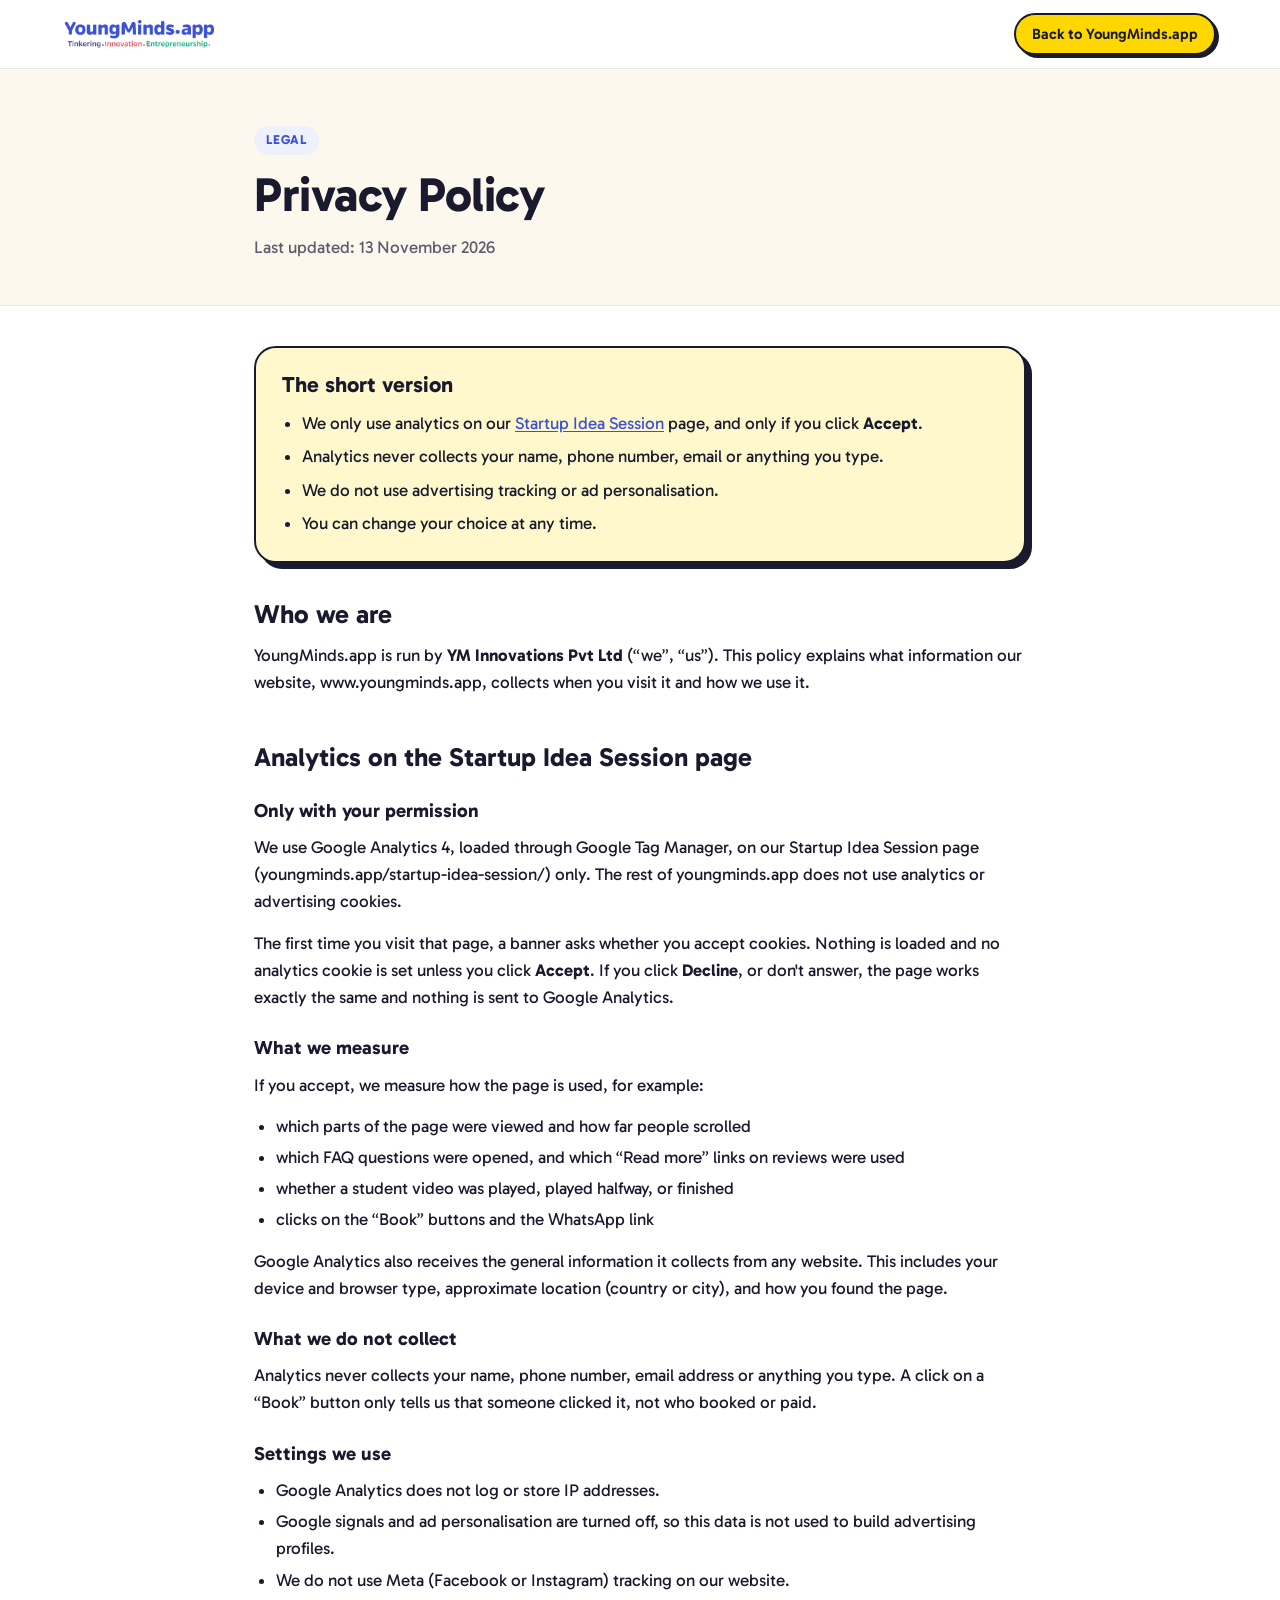
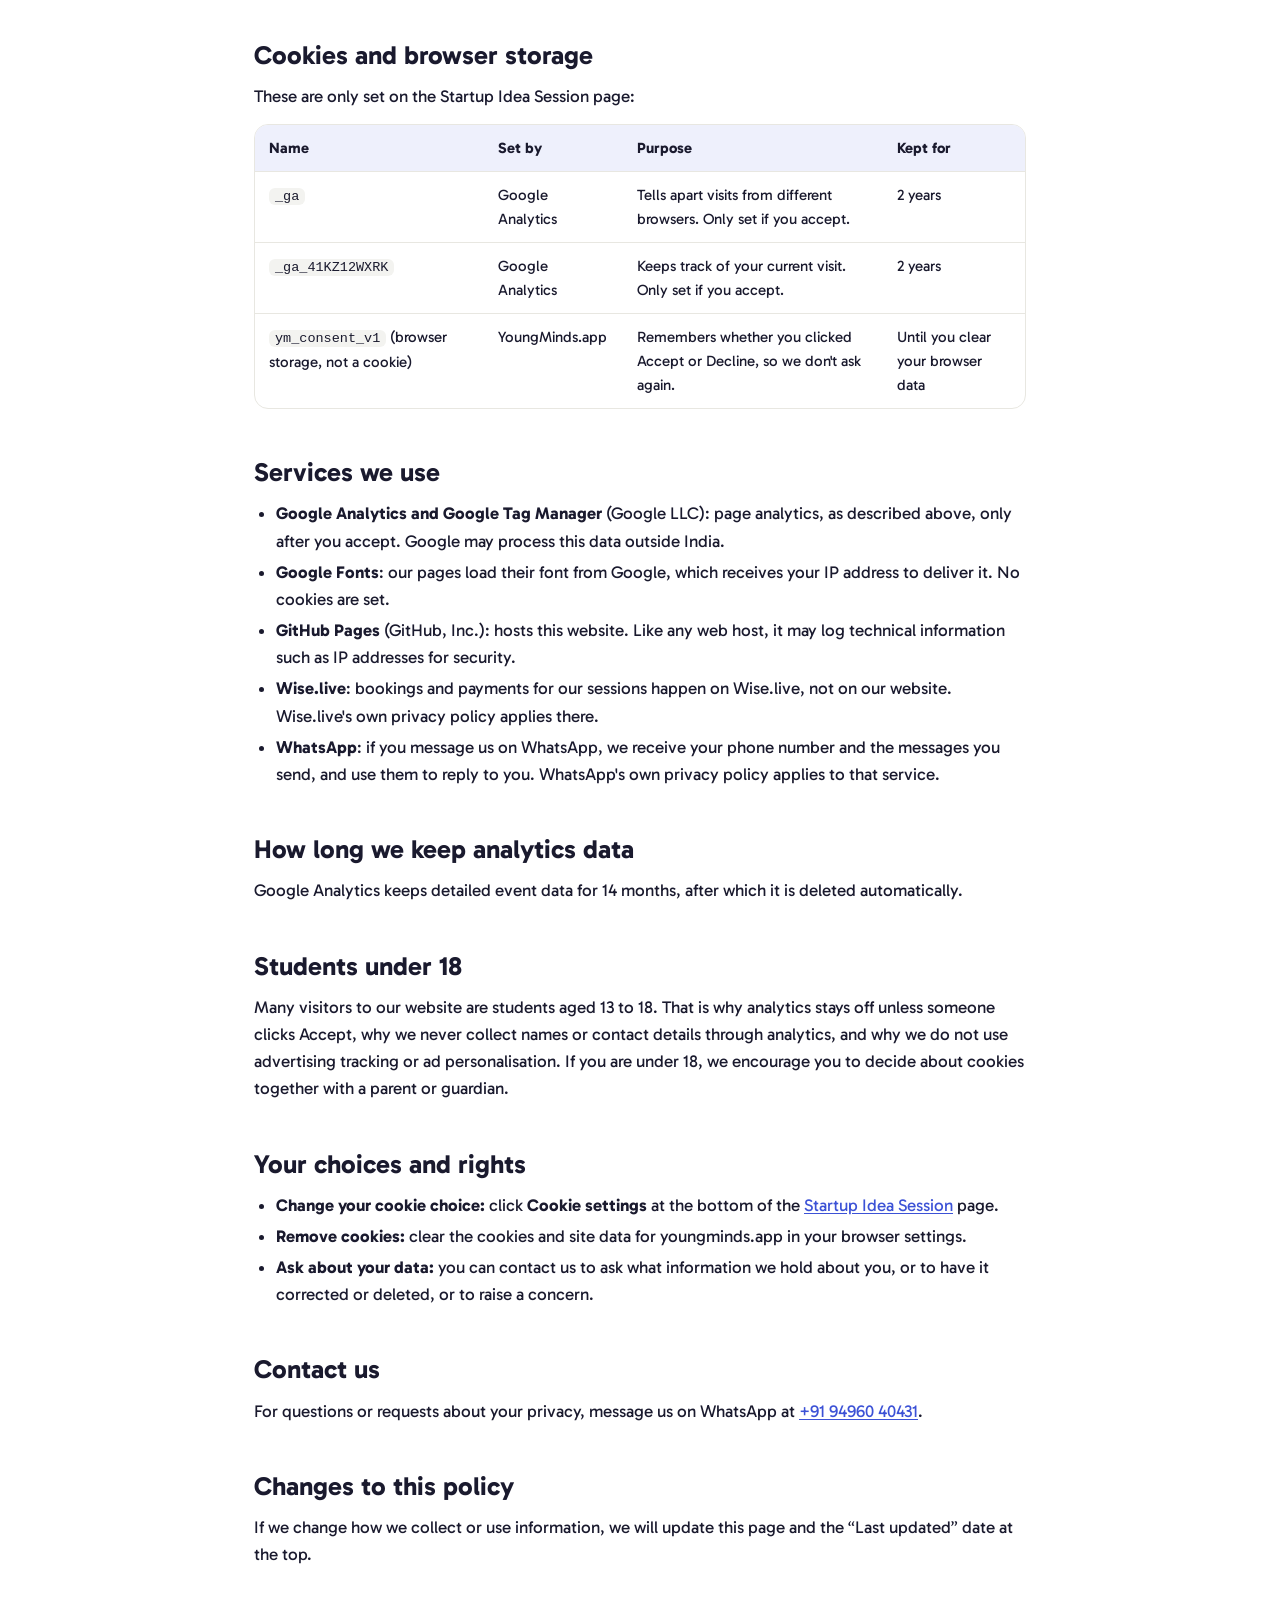
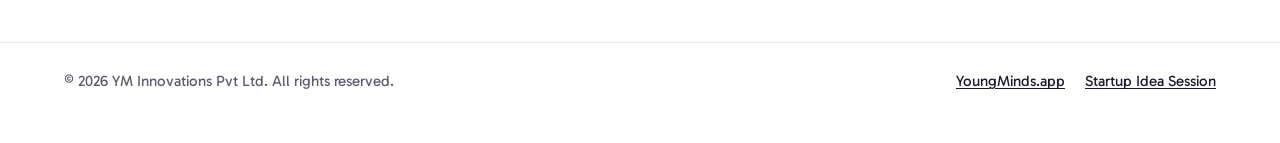
==== privacy-policy/index.html @ 3b3cf2b7 "Add privacy policy page and link it from the site - New /privacy-policy/ page describing the live an" ====
<!doctype html>
<html lang="en-IN">
<head>
  <meta charset="UTF-8" />
  <meta name="viewport" content="width=device-width, initial-scale=1, viewport-fit=cover" />
  <title>Privacy Policy | YoungMinds.app</title>
  <meta name="description" content="How YoungMinds.app uses analytics and cookies, what we do not collect, and the choices you have." />
  <link rel="canonical" href="https://www.youngminds.app/privacy-policy/" />
  <meta name="theme-color" content="#3C52D6" />
  <link rel="icon" type="image/png" href="/images/fav.png" />
  <link rel="preconnect" href="https://fonts.googleapis.com" />
  <link rel="preconnect" href="https://fonts.gstatic.com" crossorigin />
  <link rel="stylesheet" href="https://fonts.googleapis.com/css2?family=Gabarito:wght@400;500;600;700;800&display=swap" />
  <!--
    MAINTAINERS — keep this page true to the live setup:
    • Data retention below says 14 months: it must match GA4 → Admin → Data collection → Data retention.
    • If Meta Pixel (or any other tracker) is switched on in GTM, update "Services we use", the cookie
      table and the "We do not use Meta" line BEFORE publishing that GTM version.
    • Have the "Students under 18" section reviewed against the DPDP Act 2023 and its Rules.
  -->
  <style>
    :root {
      --blue: #3C52D6; --blue-soft: #eef0fc; --yellow: #FED700; --yellow-soft: #fff8cc;
      --ink: #1a1a2e; --gray: #5d5d6e; --line: #e8e7e1; --cream: #fdf8ee; --white: #fff;
      --font: "Gabarito", system-ui, -apple-system, "Segoe UI", Roboto, sans-serif;
    }
    *, *::before, *::after { box-sizing: border-box; }
    html { -webkit-text-size-adjust: 100%; scroll-padding-top: 88px; }
    body { margin: 0; font-family: var(--font); color: var(--ink); background: var(--white); line-height: 1.6; font-size: 17px; -webkit-font-smoothing: antialiased; }
    a { color: var(--blue); text-underline-offset: 2px; }
    img { max-width: 100%; height: auto; display: block; }
    :focus-visible { outline: 3px solid var(--blue); outline-offset: 3px; border-radius: 6px; }
    .skip-link { position: absolute; left: -999px; top: 8px; z-index: 10; background: var(--ink); color: #fff; padding: 10px 16px; border-radius: 8px; }
    .skip-link:focus { left: 12px; }
    .container { width: 100%; max-width: 820px; margin: 0 auto; padding: 0 24px; }

    .site-header { position: sticky; top: 0; z-index: 5; background: rgba(255,255,255,.94); backdrop-filter: blur(8px); border-bottom: 1px solid var(--line); }
    .site-header .container { max-width: 1200px; display: flex; align-items: center; justify-content: space-between; height: 68px; gap: 16px; }
    .site-header img { width: 150px; }
    .back { font-weight: 600; font-size: 15px; color: var(--ink); text-decoration: none; border: 2px solid var(--ink); border-radius: 999px; padding: 7px 16px; box-shadow: 3px 3px 0 var(--ink); background: var(--yellow); white-space: nowrap; }
    .back:hover { transform: translate(-1px,-1px); box-shadow: 4px 4px 0 var(--ink); }

    .hero { background: var(--cream); border-bottom: 1px solid var(--line); padding: 56px 0 44px; }
    .eyebrow { display: inline-block; font-weight: 700; font-size: 13px; letter-spacing: .08em; text-transform: uppercase; color: var(--blue); background: var(--blue-soft); border-radius: 999px; padding: 4px 12px; margin-bottom: 14px; }
    h1 { font-size: clamp(34px, 6vw, 48px); line-height: 1.1; margin: 0 0 12px; letter-spacing: -.01em; }
    .updated { color: var(--gray); margin: 0; }

    .summary { margin: 40px 0 8px; border: 2px solid var(--ink); border-radius: 22px; box-shadow: 6px 6px 0 var(--ink); background: var(--yellow-soft); padding: 24px 26px; }
    .summary h2 { margin-top: 0; font-size: 22px; }
    .summary ul { margin: 0; padding-left: 20px; }
    .summary li + li { margin-top: 6px; }

    main section { padding: 28px 0 4px; }
    h2 { font-size: 26px; line-height: 1.2; margin: 0 0 12px; }
    h3 { font-size: 19px; margin: 22px 0 8px; }
    p { margin: 0 0 14px; }
    ul { margin: 0 0 14px; padding-left: 22px; }
    li + li { margin-top: 4px; }

    .table-wrap { overflow-x: auto; margin: 8px 0 16px; border: 1px solid var(--line); border-radius: 14px; }
    table { width: 100%; border-collapse: collapse; font-size: 15px; min-width: 560px; }
    th, td { text-align: left; padding: 11px 14px; border-bottom: 1px solid var(--line); vertical-align: top; }
    th { background: var(--blue-soft); font-weight: 700; }
    tr:last-child td { border-bottom: 0; }
    code { font-family: ui-monospace, SFMono-Regular, Consolas, monospace; font-size: .9em; background: #f3f3f0; padding: 1px 6px; border-radius: 6px; }

    .site-footer { margin-top: 56px; border-top: 1px solid var(--line); padding: 26px 0 36px; color: var(--gray); font-size: 15px; }
    .site-footer .container { max-width: 1200px; display: flex; flex-wrap: wrap; gap: 10px 24px; justify-content: space-between; }
    .site-footer nav { display: flex; flex-wrap: wrap; gap: 8px 20px; }
    .site-footer a { color: var(--ink); }

    @media (max-width: 560px) {
      body { font-size: 16px; }
      .container { padding: 0 16px; }
      .site-header img { width: 124px; }
      .back { font-size: 14px; padding: 6px 12px; }
      .hero { padding: 40px 0 32px; }
      .summary { padding: 20px 18px; box-shadow: 4px 4px 0 var(--ink); }
      h2 { font-size: 23px; }
    }
  </style>
</head>
<body>
  <a class="skip-link" href="#main">Skip to content</a>

  <header class="site-header">
    <div class="container">
      <a href="/" aria-label="YoungMinds.app home"><img src="/startup-idea-session/images/logo.png" alt="YoungMinds.app" width="454" height="82" /></a>
      <a class="back" href="/">Back to YoungMinds.app</a>
    </div>
  </header>

  <div class="hero">
    <div class="container">
      <span class="eyebrow">Legal</span>
      <h1>Privacy Policy</h1>
      <p class="updated">Last updated: 13 November 2026</p>
    </div>
  </div>

  <main id="main" class="container">
    <div class="summary">
      <h2>The short version</h2>
      <ul>
        <li>We only use analytics on our <a href="/startup-idea-session/">Startup Idea Session</a> page, and only if you click <strong>Accept</strong>.</li>
        <li>Analytics never collects your name, phone number, email or anything you type.</li>
        <li>We do not use advertising tracking or ad personalisation.</li>
        <li>You can change your choice at any time.</li>
      </ul>
    </div>

    <section aria-labelledby="who">
      <h2 id="who">Who we are</h2>
      <p>YoungMinds.app is run by <strong>YM Innovations Pvt Ltd</strong> (“we”, “us”). This policy explains what information our website, www.youngminds.app, collects when you visit it and how we use it.</p>
    </section>

    <section aria-labelledby="analytics">
      <h2 id="analytics">Analytics on the Startup Idea Session page</h2>
      <h3>Only with your permission</h3>
      <p>We use Google Analytics 4, loaded through Google Tag Manager, on our Startup Idea Session page (youngminds.app/startup-idea-session/) only. The rest of youngminds.app does not use analytics or advertising cookies.</p>
      <p>The first time you visit that page, a banner asks whether you accept cookies. Nothing is loaded and no analytics cookie is set unless you click <strong>Accept</strong>. If you click <strong>Decline</strong>, or don't answer, the page works exactly the same and nothing is sent to Google Analytics.</p>

      <h3>What we measure</h3>
      <p>If you accept, we measure how the page is used, for example:</p>
      <ul>
        <li>which parts of the page were viewed and how far people scrolled</li>
        <li>which FAQ questions were opened, and which “Read more” links on reviews were used</li>
        <li>whether a student video was played, played halfway, or finished</li>
        <li>clicks on the “Book” buttons and the WhatsApp link</li>
      </ul>
      <p>Google Analytics also receives the general information it collects from any website. This includes your device and browser type, approximate location (country or city), and how you found the page.</p>

      <h3>What we do not collect</h3>
      <p>Analytics never collects your name, phone number, email address or anything you type. A click on a “Book” button only tells us that someone clicked it, not who booked or paid.</p>

      <h3>Settings we use</h3>
      <ul>
        <li>Google Analytics does not log or store IP addresses.</li>
        <li>Google signals and ad personalisation are turned off, so this data is not used to build advertising profiles.</li>
        <li>We do not use Meta (Facebook or Instagram) tracking on our website.</li>
      </ul>
    </section>

    <section aria-labelledby="cookies">
      <h2 id="cookies">Cookies and browser storage</h2>
      <p>These are only set on the Startup Idea Session page:</p>
      <div class="table-wrap">
        <table>
          <thead>
            <tr><th scope="col">Name</th><th scope="col">Set by</th><th scope="col">Purpose</th><th scope="col">Kept for</th></tr>
          </thead>
          <tbody>
            <tr><td><code>_ga</code></td><td>Google Analytics</td><td>Tells apart visits from different browsers. Only set if you accept.</td><td>2 years</td></tr>
            <tr><td><code>_ga_41KZ12WXRK</code></td><td>Google Analytics</td><td>Keeps track of your current visit. Only set if you accept.</td><td>2 years</td></tr>
            <tr><td><code>ym_consent_v1</code> (browser storage, not a cookie)</td><td>YoungMinds.app</td><td>Remembers whether you clicked Accept or Decline, so we don't ask again.</td><td>Until you clear your browser data</td></tr>
          </tbody>
        </table>
      </div>
    </section>

    <section aria-labelledby="services">
      <h2 id="services">Services we use</h2>
      <ul>
        <li><strong>Google Analytics and Google Tag Manager</strong> (Google LLC): page analytics, as described above, only after you accept. Google may process this data outside India.</li>
        <li><strong>Google Fonts</strong>: our pages load their font from Google, which receives your IP address to deliver it. No cookies are set.</li>
        <li><strong>GitHub Pages</strong> (GitHub, Inc.): hosts this website. Like any web host, it may log technical information such as IP addresses for security.</li>
        <li><strong>Wise.live</strong>: bookings and payments for our sessions happen on Wise.live, not on our website. Wise.live's own privacy policy applies there.</li>
        <li><strong>WhatsApp</strong>: if you message us on WhatsApp, we receive your phone number and the messages you send, and use them to reply to you. WhatsApp's own privacy policy applies to that service.</li>
      </ul>
    </section>

    <section aria-labelledby="retention">
      <h2 id="retention">How long we keep analytics data</h2>
      <p>Google Analytics keeps detailed event data for 14 months, after which it is deleted automatically.</p>
    </section>

    <section aria-labelledby="students">
      <h2 id="students">Students under 18</h2>
      <p>Many visitors to our website are students aged 13 to 18. That is why analytics stays off unless someone clicks Accept, why we never collect names or contact details through analytics, and why we do not use advertising tracking or ad personalisation. If you are under 18, we encourage you to decide about cookies together with a parent or guardian.</p>
    </section>

    <section aria-labelledby="choices">
      <h2 id="choices">Your choices and rights</h2>
      <ul>
        <li><strong>Change your cookie choice:</strong> click <strong>Cookie settings</strong> at the bottom of the <a href="/startup-idea-session/">Startup Idea Session</a> page.</li>
        <li><strong>Remove cookies:</strong> clear the cookies and site data for youngminds.app in your browser settings.</li>
        <li><strong>Ask about your data:</strong> you can contact us to ask what information we hold about you, or to have it corrected or deleted, or to raise a concern.</li>
      </ul>
    </section>

    <section aria-labelledby="contact">
      <h2 id="contact">Contact us</h2>
      <p>For questions or requests about your privacy, message us on WhatsApp at <a href="https://wa.me/919496040431" target="_blank" rel="noopener">+91 94960 40431</a>.</p>
    </section>

    <section aria-labelledby="changes">
      <h2 id="changes">Changes to this policy</h2>
      <p>If we change how we collect or use information, we will update this page and the “Last updated” date at the top.</p>
    </section>
  </main>

  <footer class="site-footer">
    <div class="container">
      <p>© 2026 YM Innovations Pvt Ltd. All rights reserved.</p>
      <nav aria-label="Footer">
        <a href="/">YoungMinds.app</a>
        <a href="/startup-idea-session/">Startup Idea Session</a>
      </nav>
    </div>
  </footer>
</body>
</html>
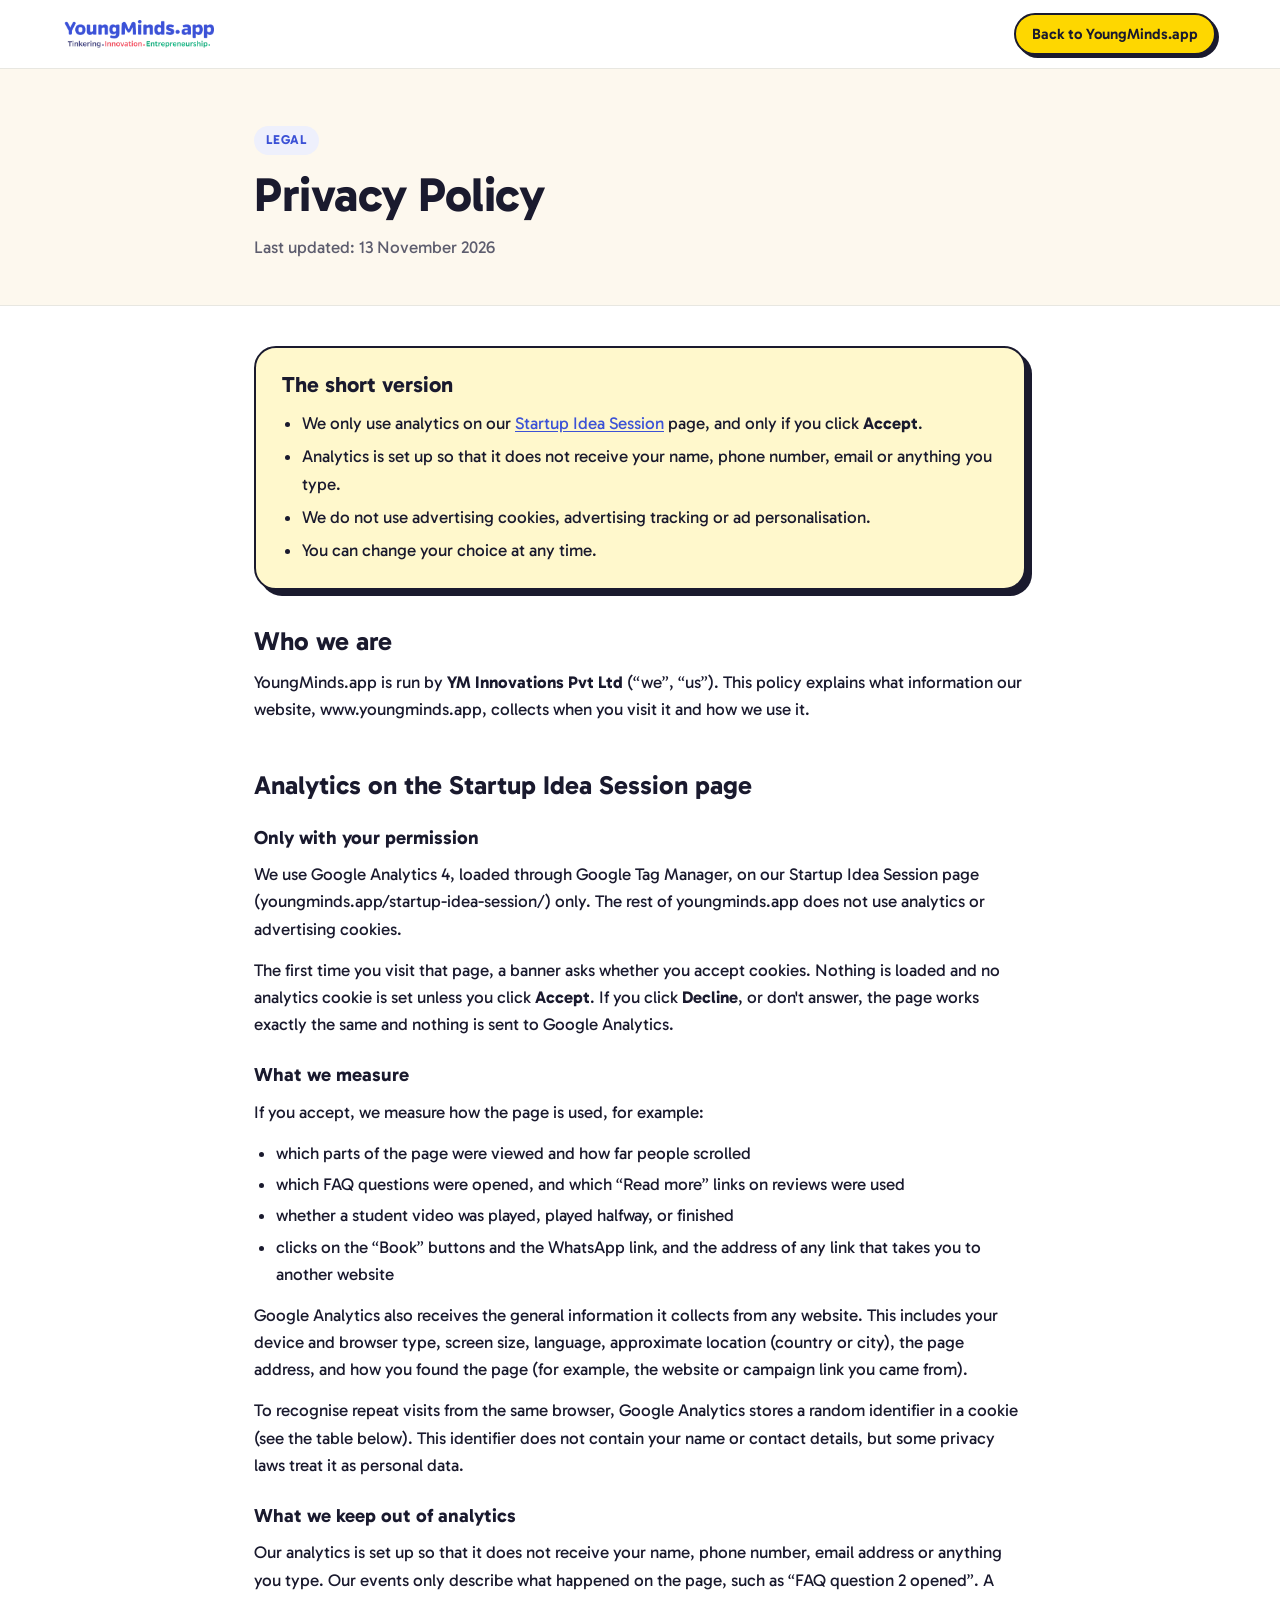
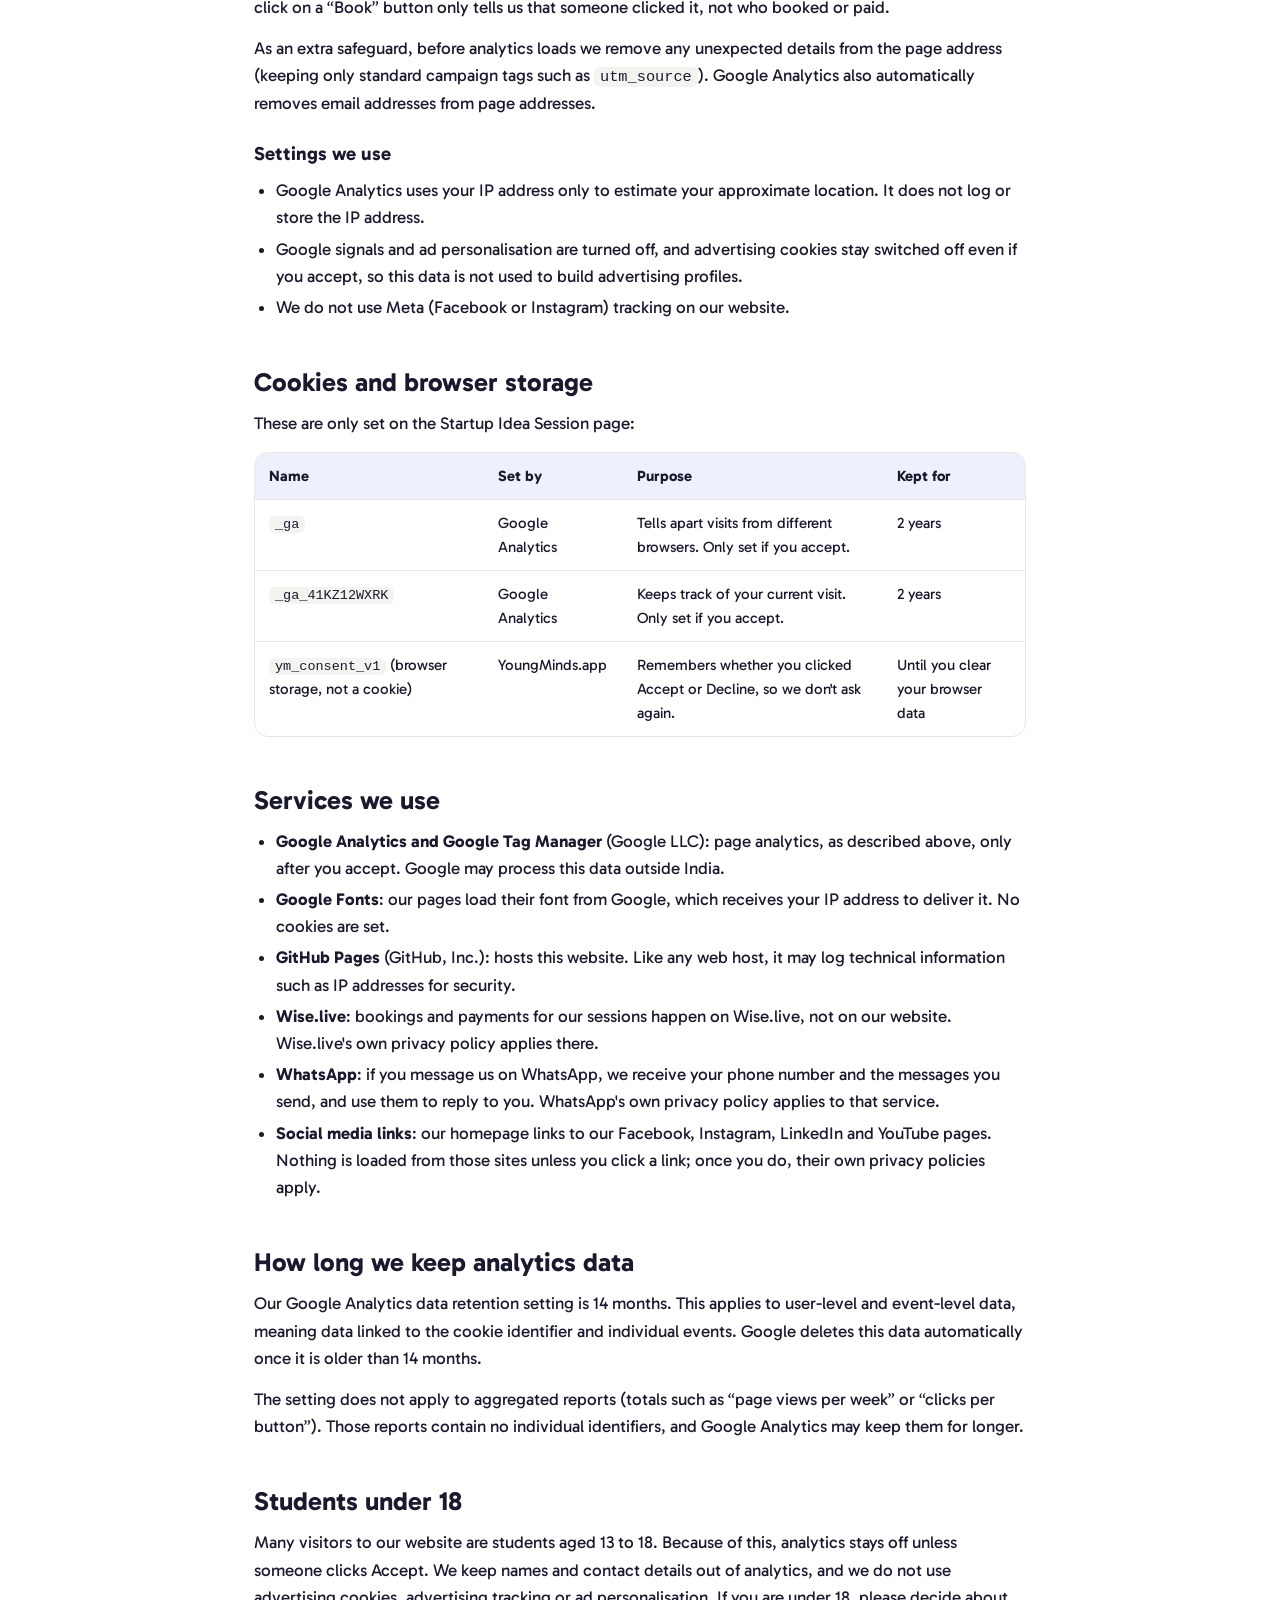
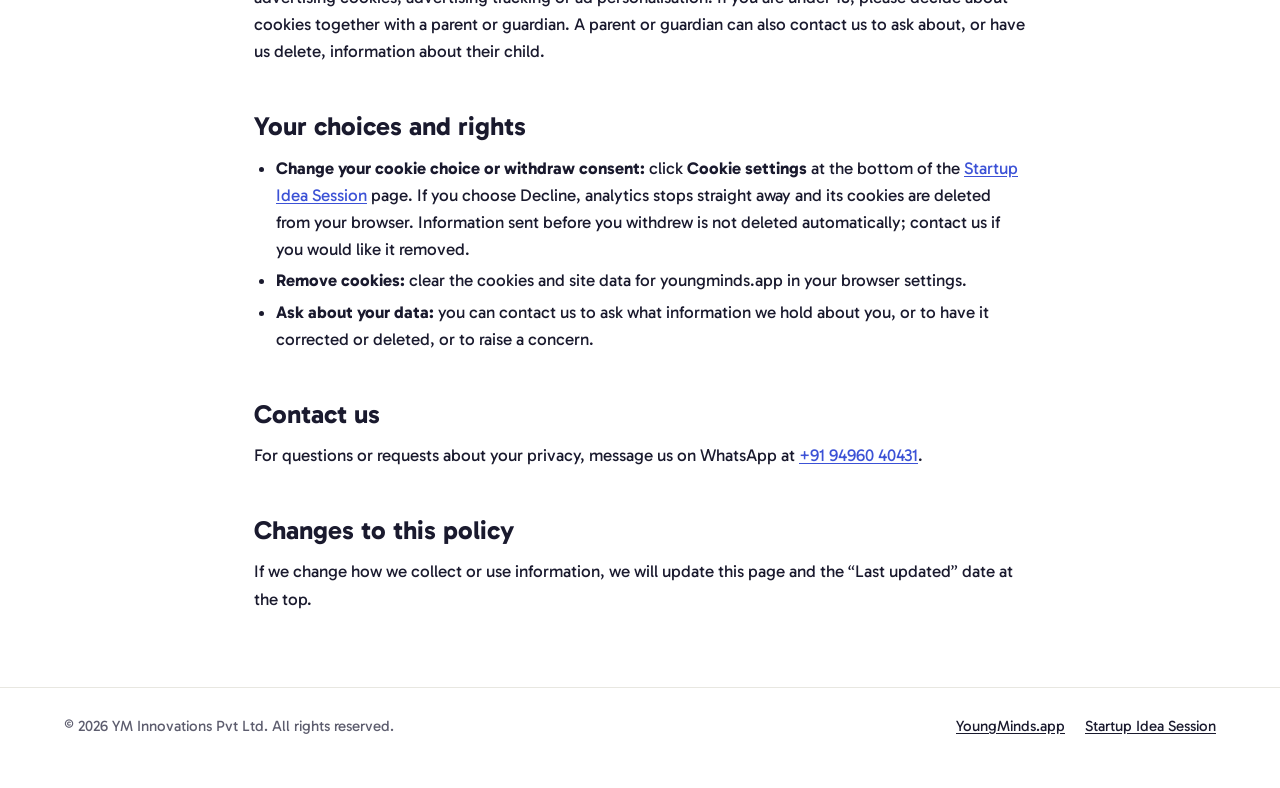
==== commit 3450b464: "Tighten privacy: strip URL details, full withdrawal, analytics-only consent; clarify policy analytic" ====
--- a/privacy-policy/index.html
+++ b/privacy-policy/index.html
@@ -7,7 +7,7 @@
   <meta name="description" content="How YoungMinds.app uses analytics and cookies, what we do not collect, and the choices you have." />
   <link rel="canonical" href="https://www.youngminds.app/privacy-policy/" />
   <meta name="theme-color" content="#3C52D6" />
-  <link rel="icon" type="image/png" href="/images/fav.png" />
+  <link rel="icon" type="image/png" href="../images/fav.png" />
   <link rel="preconnect" href="https://fonts.googleapis.com" />
   <link rel="preconnect" href="https://fonts.gstatic.com" crossorigin />
   <link rel="stylesheet" href="https://fonts.googleapis.com/css2?family=Gabarito:wght@400;500;600;700;800&display=swap" />
@@ -85,8 +85,8 @@
 
   <header class="site-header">
     <div class="container">
-      <a href="/" aria-label="YoungMinds.app home"><img src="/startup-idea-session/images/logo.png" alt="YoungMinds.app" width="454" height="82" /></a>
-      <a class="back" href="/">Back to YoungMinds.app</a>
+      <a href="../" aria-label="YoungMinds.app home"><img src="../images/logo.png" alt="YoungMinds.app" width="454" height="82" /></a>
+      <a class="back" href="../">Back to YoungMinds.app</a>
     </div>
   </header>
 
@@ -102,9 +102,9 @@
     <div class="summary">
       <h2>The short version</h2>
       <ul>
-        <li>We only use analytics on our <a href="/startup-idea-session/">Startup Idea Session</a> page, and only if you click <strong>Accept</strong>.</li>
-        <li>Analytics never collects your name, phone number, email or anything you type.</li>
-        <li>We do not use advertising tracking or ad personalisation.</li>
+        <li>We only use analytics on our <a href="../startup-idea-session/">Startup Idea Session</a> page, and only if you click <strong>Accept</strong>.</li>
+        <li>Analytics is set up so that it does not receive your name, phone number, email or anything you type.</li>
+        <li>We do not use advertising cookies, advertising tracking or ad personalisation.</li>
         <li>You can change your choice at any time.</li>
       </ul>
     </div>
@@ -126,17 +126,19 @@
         <li>which parts of the page were viewed and how far people scrolled</li>
         <li>which FAQ questions were opened, and which “Read more” links on reviews were used</li>
         <li>whether a student video was played, played halfway, or finished</li>
-        <li>clicks on the “Book” buttons and the WhatsApp link</li>
-      </ul>
-      <p>Google Analytics also receives the general information it collects from any website. This includes your device and browser type, approximate location (country or city), and how you found the page.</p>
-
-      <h3>What we do not collect</h3>
-      <p>Analytics never collects your name, phone number, email address or anything you type. A click on a “Book” button only tells us that someone clicked it, not who booked or paid.</p>
+        <li>clicks on the “Book” buttons and the WhatsApp link, and the address of any link that takes you to another website</li>
+      </ul>
+      <p>Google Analytics also receives the general information it collects from any website. This includes your device and browser type, screen size, language, approximate location (country or city), the page address, and how you found the page (for example, the website or campaign link you came from).</p>
+      <p>To recognise repeat visits from the same browser, Google Analytics stores a random identifier in a cookie (see the table below). This identifier does not contain your name or contact details, but some privacy laws treat it as personal data.</p>
+
+      <h3>What we keep out of analytics</h3>
+      <p>Our analytics is set up so that it does not receive your name, phone number, email address or anything you type. Our events only describe what happened on the page, such as “FAQ question 2 opened”. A click on a “Book” button only tells us that someone clicked it, not who booked or paid.</p>
+      <p>As an extra safeguard, before analytics loads we remove any unexpected details from the page address (keeping only standard campaign tags such as <code>utm_source</code>). Google Analytics also automatically removes email addresses from page addresses.</p>
 
       <h3>Settings we use</h3>
       <ul>
-        <li>Google Analytics does not log or store IP addresses.</li>
-        <li>Google signals and ad personalisation are turned off, so this data is not used to build advertising profiles.</li>
+        <li>Google Analytics uses your IP address only to estimate your approximate location. It does not log or store the IP address.</li>
+        <li>Google signals and ad personalisation are turned off, and advertising cookies stay switched off even if you accept, so this data is not used to build advertising profiles.</li>
         <li>We do not use Meta (Facebook or Instagram) tracking on our website.</li>
       </ul>
     </section>
@@ -166,23 +168,32 @@
         <li><strong>GitHub Pages</strong> (GitHub, Inc.): hosts this website. Like any web host, it may log technical information such as IP addresses for security.</li>
         <li><strong>Wise.live</strong>: bookings and payments for our sessions happen on Wise.live, not on our website. Wise.live's own privacy policy applies there.</li>
         <li><strong>WhatsApp</strong>: if you message us on WhatsApp, we receive your phone number and the messages you send, and use them to reply to you. WhatsApp's own privacy policy applies to that service.</li>
+        <li><strong>Social media links</strong>: our homepage links to our Facebook, Instagram, LinkedIn and YouTube pages. Nothing is loaded from those sites unless you click a link; once you do, their own privacy policies apply.</li>
       </ul>
     </section>
 
     <section aria-labelledby="retention">
       <h2 id="retention">How long we keep analytics data</h2>
-      <p>Google Analytics keeps detailed event data for 14 months, after which it is deleted automatically.</p>
+      <p>Our Google Analytics data retention setting is 14 months. This applies to user-level and event-level data, meaning data linked to the cookie identifier and individual events. Google deletes this data automatically once it is older than 14 months.</p>
+      <p>The setting does not apply to aggregated reports (totals such as “page views per week” or “clicks per button”). Those reports contain no individual identifiers, and Google Analytics may keep them for longer.</p>
     </section>
 
     <section aria-labelledby="students">
       <h2 id="students">Students under 18</h2>
-      <p>Many visitors to our website are students aged 13 to 18. That is why analytics stays off unless someone clicks Accept, why we never collect names or contact details through analytics, and why we do not use advertising tracking or ad personalisation. If you are under 18, we encourage you to decide about cookies together with a parent or guardian.</p>
+      <!-- LEGAL REVIEW REQUIRED before publishing. Under India's DPDP Act 2023, everyone under 18 is a
+           "child". Section 9 requires verifiable parental consent before processing a child's personal
+           data (Rule 10 of the DPDP Rules 2025 sets out how) and prohibits tracking or behavioural
+           monitoring of children. Clicking "Accept" on a cookie banner is NOT verifiable parental consent.
+           A lawyer must decide whether page analytics on this page is permitted, and on what basis, before
+           the relevant provisions take effect, and whether this paragraph needs changing. Do not describe
+           the site as "DPDP compliant" without that sign-off. -->
+      <p>Many visitors to our website are students aged 13 to 18. Because of this, analytics stays off unless someone clicks Accept. We keep names and contact details out of analytics, and we do not use advertising cookies, advertising tracking or ad personalisation. If you are under 18, please decide about cookies together with a parent or guardian. A parent or guardian can also contact us to ask about, or have us delete, information about their child.</p>
     </section>
 
     <section aria-labelledby="choices">
       <h2 id="choices">Your choices and rights</h2>
       <ul>
-        <li><strong>Change your cookie choice:</strong> click <strong>Cookie settings</strong> at the bottom of the <a href="/startup-idea-session/">Startup Idea Session</a> page.</li>
+        <li><strong>Change your cookie choice or withdraw consent:</strong> click <strong>Cookie settings</strong> at the bottom of the <a href="../startup-idea-session/">Startup Idea Session</a> page. If you choose Decline, analytics stops straight away and its cookies are deleted from your browser. Information sent before you withdrew is not deleted automatically; contact us if you would like it removed.</li>
         <li><strong>Remove cookies:</strong> clear the cookies and site data for youngminds.app in your browser settings.</li>
         <li><strong>Ask about your data:</strong> you can contact us to ask what information we hold about you, or to have it corrected or deleted, or to raise a concern.</li>
       </ul>
@@ -203,8 +214,8 @@
     <div class="container">
       <p>© 2026 YM Innovations Pvt Ltd. All rights reserved.</p>
       <nav aria-label="Footer">
-        <a href="/">YoungMinds.app</a>
-        <a href="/startup-idea-session/">Startup Idea Session</a>
+        <a href="../">YoungMinds.app</a>
+        <a href="../startup-idea-session/">Startup Idea Session</a>
       </nav>
     </div>
   </footer>
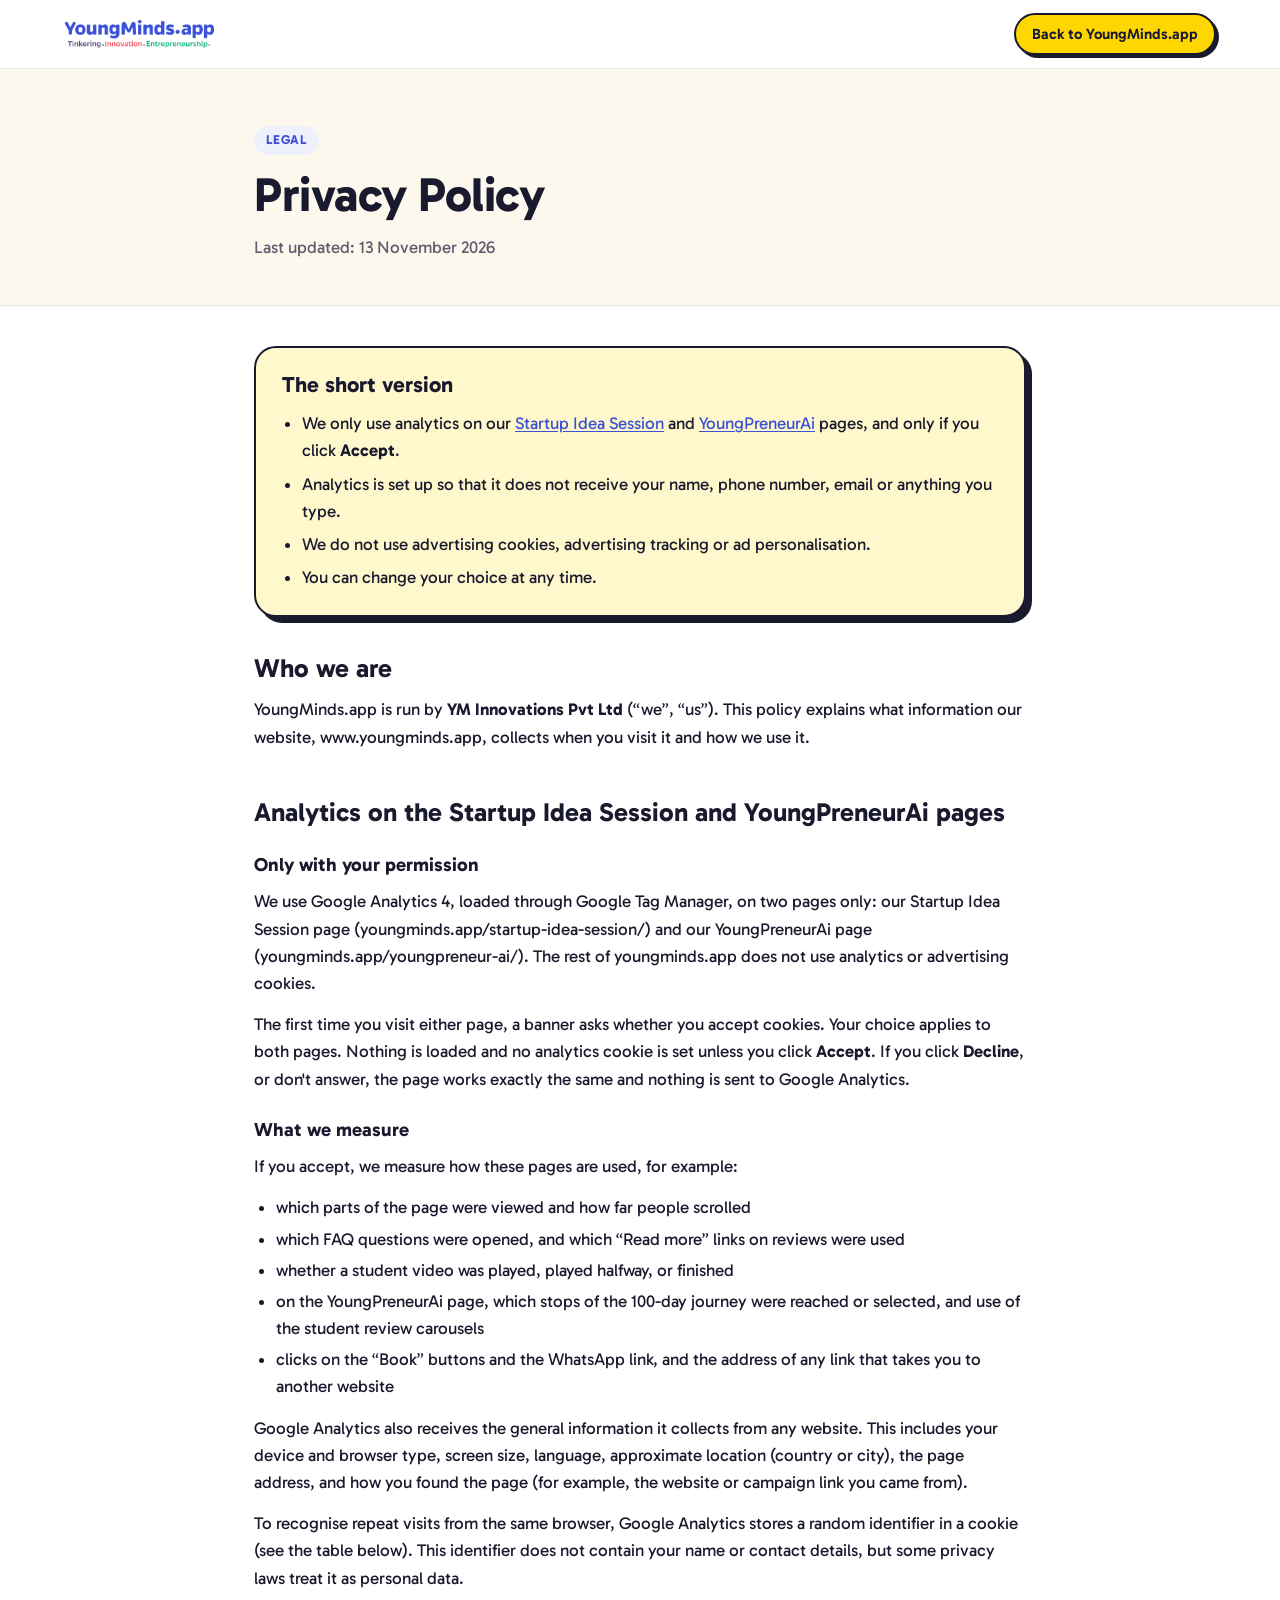
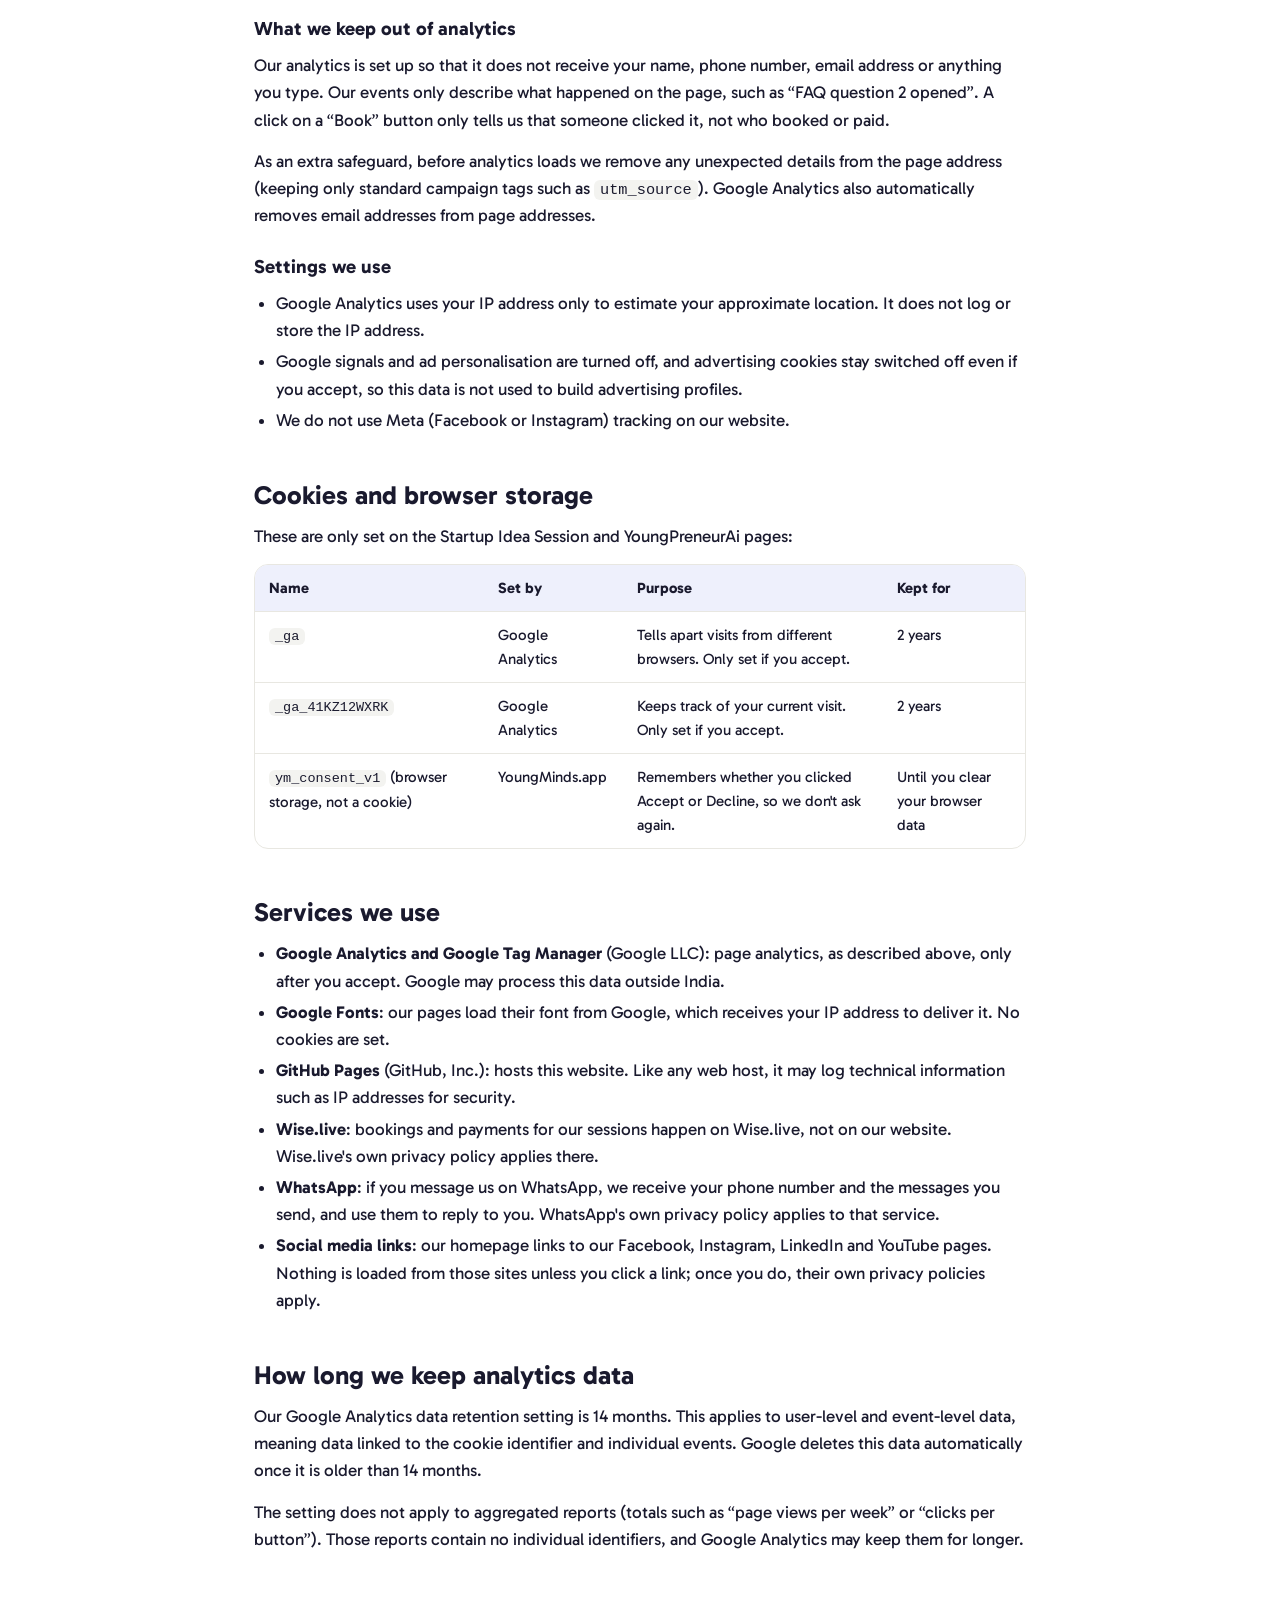
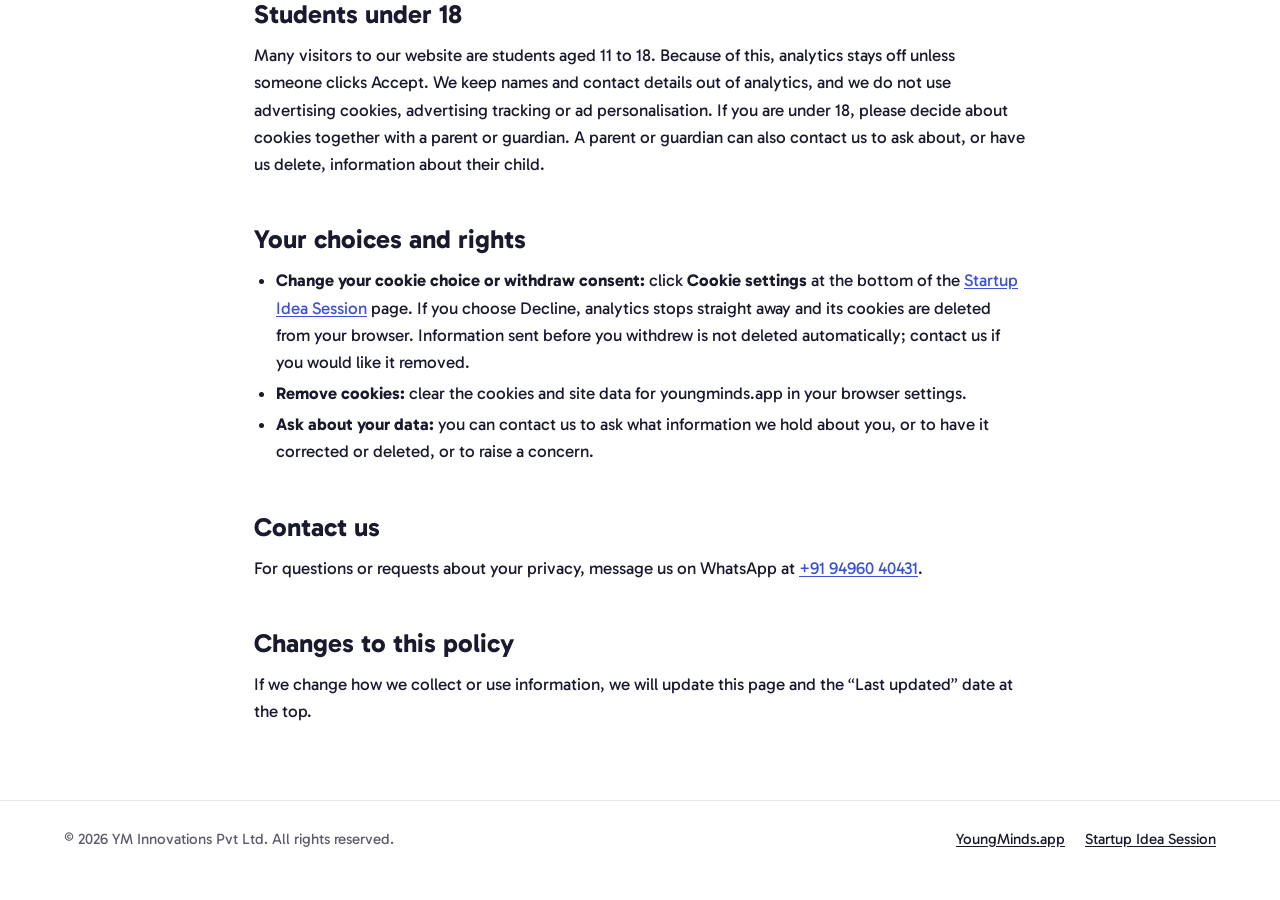
==== commit 20365fbe: "Privacy policy: cover analytics on the YoungPreneurAi page Scope now names both /startup-idea-sessio" ====
--- a/privacy-policy/index.html
+++ b/privacy-policy/index.html
@@ -102,7 +102,7 @@
     <div class="summary">
       <h2>The short version</h2>
       <ul>
-        <li>We only use analytics on our <a href="../startup-idea-session/">Startup Idea Session</a> page, and only if you click <strong>Accept</strong>.</li>
+        <li>We only use analytics on our <a href="../startup-idea-session/">Startup Idea Session</a> and <a href="../youngpreneur-ai/">YoungPreneurAi</a> pages, and only if you click <strong>Accept</strong>.</li>
         <li>Analytics is set up so that it does not receive your name, phone number, email or anything you type.</li>
         <li>We do not use advertising cookies, advertising tracking or ad personalisation.</li>
         <li>You can change your choice at any time.</li>
@@ -115,17 +115,18 @@
     </section>
 
     <section aria-labelledby="analytics">
-      <h2 id="analytics">Analytics on the Startup Idea Session page</h2>
+      <h2 id="analytics">Analytics on the Startup Idea Session and YoungPreneurAi pages</h2>
       <h3>Only with your permission</h3>
-      <p>We use Google Analytics 4, loaded through Google Tag Manager, on our Startup Idea Session page (youngminds.app/startup-idea-session/) only. The rest of youngminds.app does not use analytics or advertising cookies.</p>
-      <p>The first time you visit that page, a banner asks whether you accept cookies. Nothing is loaded and no analytics cookie is set unless you click <strong>Accept</strong>. If you click <strong>Decline</strong>, or don't answer, the page works exactly the same and nothing is sent to Google Analytics.</p>
+      <p>We use Google Analytics 4, loaded through Google Tag Manager, on two pages only: our Startup Idea Session page (youngminds.app/startup-idea-session/) and our YoungPreneurAi page (youngminds.app/youngpreneur-ai/). The rest of youngminds.app does not use analytics or advertising cookies.</p>
+      <p>The first time you visit either page, a banner asks whether you accept cookies. Your choice applies to both pages. Nothing is loaded and no analytics cookie is set unless you click <strong>Accept</strong>. If you click <strong>Decline</strong>, or don't answer, the page works exactly the same and nothing is sent to Google Analytics.</p>
 
       <h3>What we measure</h3>
-      <p>If you accept, we measure how the page is used, for example:</p>
+      <p>If you accept, we measure how these pages are used, for example:</p>
       <ul>
         <li>which parts of the page were viewed and how far people scrolled</li>
         <li>which FAQ questions were opened, and which “Read more” links on reviews were used</li>
         <li>whether a student video was played, played halfway, or finished</li>
+        <li>on the YoungPreneurAi page, which stops of the 100-day journey were reached or selected, and use of the student review carousels</li>
         <li>clicks on the “Book” buttons and the WhatsApp link, and the address of any link that takes you to another website</li>
       </ul>
       <p>Google Analytics also receives the general information it collects from any website. This includes your device and browser type, screen size, language, approximate location (country or city), the page address, and how you found the page (for example, the website or campaign link you came from).</p>
@@ -145,7 +146,7 @@
 
     <section aria-labelledby="cookies">
       <h2 id="cookies">Cookies and browser storage</h2>
-      <p>These are only set on the Startup Idea Session page:</p>
+      <p>These are only set on the Startup Idea Session and YoungPreneurAi pages:</p>
       <div class="table-wrap">
         <table>
           <thead>
@@ -187,7 +188,7 @@
            A lawyer must decide whether page analytics on this page is permitted, and on what basis, before
            the relevant provisions take effect, and whether this paragraph needs changing. Do not describe
            the site as "DPDP compliant" without that sign-off. -->
-      <p>Many visitors to our website are students aged 13 to 18. Because of this, analytics stays off unless someone clicks Accept. We keep names and contact details out of analytics, and we do not use advertising cookies, advertising tracking or ad personalisation. If you are under 18, please decide about cookies together with a parent or guardian. A parent or guardian can also contact us to ask about, or have us delete, information about their child.</p>
+      <p>Many visitors to our website are students aged 11 to 18. Because of this, analytics stays off unless someone clicks Accept. We keep names and contact details out of analytics, and we do not use advertising cookies, advertising tracking or ad personalisation. If you are under 18, please decide about cookies together with a parent or guardian. A parent or guardian can also contact us to ask about, or have us delete, information about their child.</p>
     </section>
 
     <section aria-labelledby="choices">
